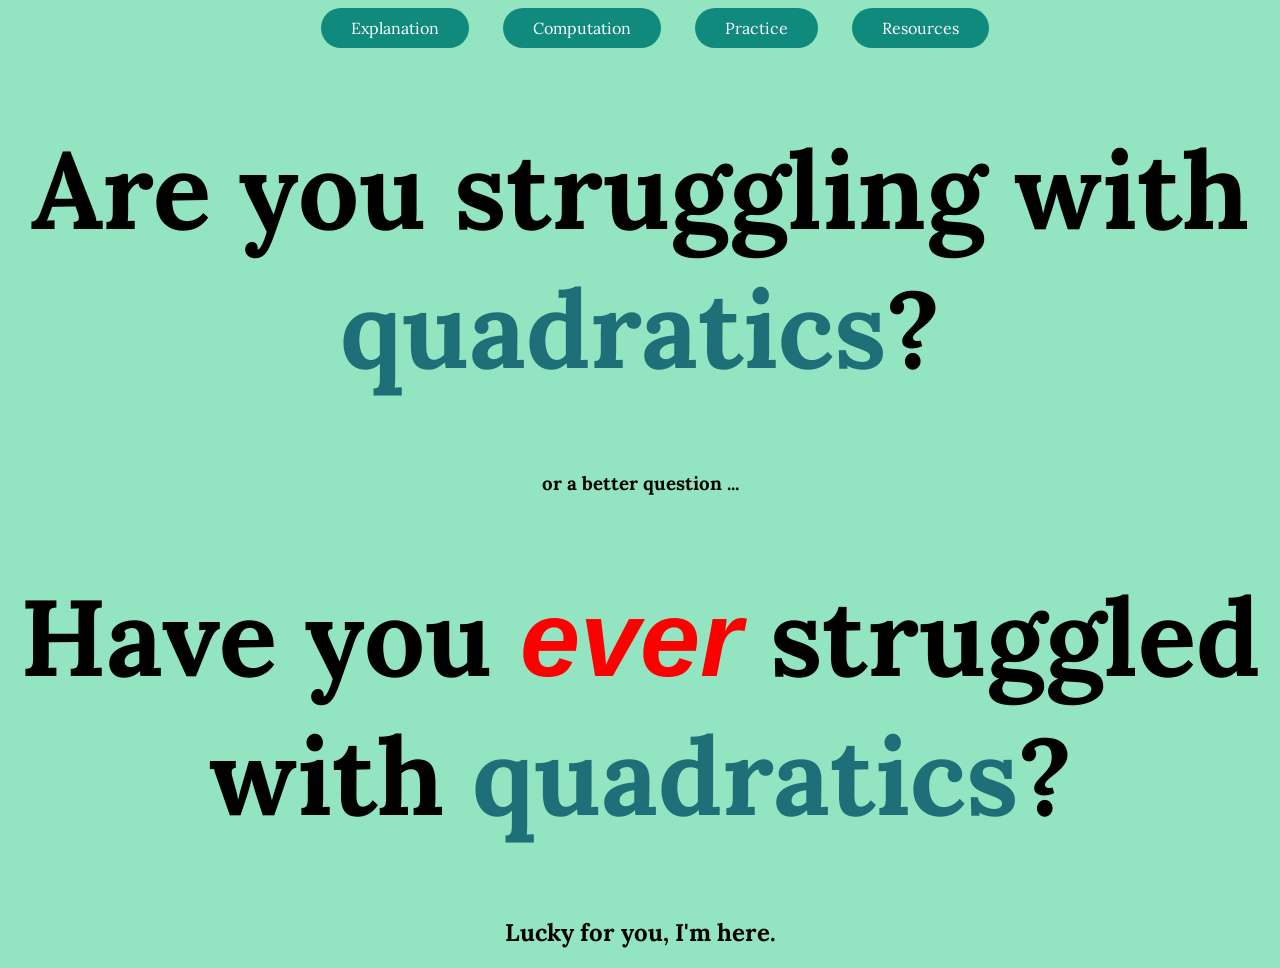
==== index.html @ 6260e3c7 "Added initial files, todo add alert pop-up" ====
<!DOCTYPE html>
<html lang="en">
<head>
    <meta charset="UTF-8">
    <meta name="viewport" content="width=device-width, initial-scale=1.0">
    <title>Quadratic Equations Solver</title>
    <link rel="stylesheet" href="styles.css">
    <link rel="preconnect" href="https://fonts.googleapis.com">
    <link rel="preconnect" href="https://fonts.gstatic.com" crossorigin>
    <link href="https://fonts.googleapis.com/css2?family=Lora:ital,wght@0,400..700;1,400..700&display=swap" rel="stylesheet">
</head>
<body class="first-color">
    <header>
        <nav>
            <a class="nav-link" href="explanation.html">Explanation</a>
            <a class="nav-link" href="computation.html">Computation</a>
            <a class="nav-link" href="practice.html">Practice</a>
            <a class="nav-link" href="resources.html">Resources</a>
        </nav>
    </header>

    <h1 class="fade-in" style="animation-delay: 0.5s;">Are you struggling with <span class="fourth-color">quadratics</span>?</h1>
    <h3 class="fade-in" style="animation-delay: 3s;">or a better question ...</h3>
    <h1 class="fade-in" style="animation-delay: 4.6s;">Have you <span class="fade-in" style="animation-delay: 6.2s;"><i style="color: red; font-family: Impact, Haettenschweiler, 'Arial Narrow Bold', sans-serif;">ever</i></span> struggled with <span class="fourth-color">quadratics</span>?</h1>

    <h2 class="fade-in" style="animation-delay: 9s;">Lucky for you, I'm here.</h2>
</body>
</html>
---- styles.css ----
* {
    text-align: center;
    font-family: 'Lora';
}

h1 {
    font-size: 6.75rem;;
}

.fade-in {
    animation: fadeIn 2s linear;
    animation-fill-mode: forwards;

    opacity: 0;
}

.first-color { 
	background: #93e4c1; 
}

.fourth-color { 
	color: #1f6f78; 
}

.medium-size {
    font-size: 4rem;
}

.medium-small-size {
    font-size: 2.5rem;
}

.very-small-size {
    font-size: 1.25rem;
}

.nav-link {
    background: #118a7e;
    color: white;
    text-decoration: none;
    display: inline-block;
    padding: 10px 30px; 
    border-radius: 999px;
    margin-left: 30px;
}

.nav-link:hover {
    background: #aaece6;
    color: #3baea0;
    text-decoration: none;
    display: inline-block;
    padding: 10px 30px; 
    border-radius: 999px;
}

.explanation {
    text-decoration: underline dotted;
    color: #1f6f78;
}

p {
    font-size: 20px;
}

@keyframes fadeIn {
  from {
    opacity: 0;
  }
  to {
    opacity: 1;
  }
}
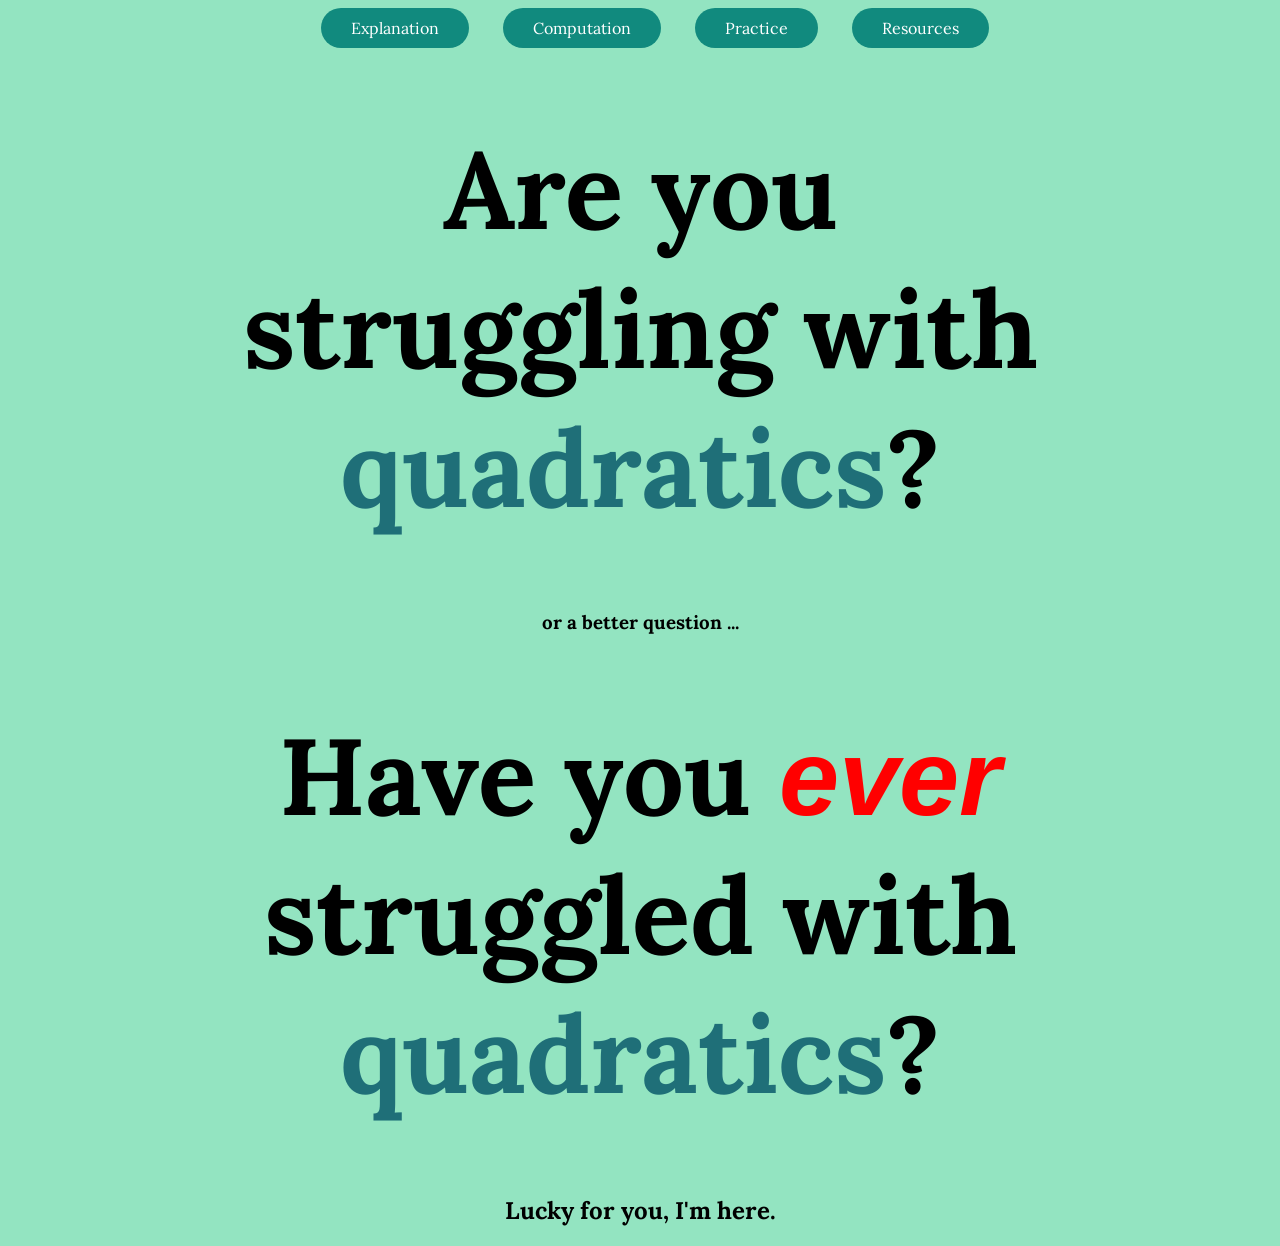
==== commit 07c27ac7: "Adding explanation content + khan academy functionality" ====
--- a/index.html
+++ b/index.html
@@ -1,28 +1,51 @@
-<!DOCTYPE html>
+<!doctype html>
 <html lang="en">
-<head>
-    <meta charset="UTF-8">
-    <meta name="viewport" content="width=device-width, initial-scale=1.0">
+  <head>
+    <meta charset="UTF-8" />
+    <meta name="viewport" content="width=device-width, initial-scale=1.0" />
     <title>Quadratic Equations Solver</title>
-    <link rel="stylesheet" href="styles.css">
-    <link rel="preconnect" href="https://fonts.googleapis.com">
-    <link rel="preconnect" href="https://fonts.gstatic.com" crossorigin>
-    <link href="https://fonts.googleapis.com/css2?family=Lora:ital,wght@0,400..700;1,400..700&display=swap" rel="stylesheet">
-</head>
-<body class="first-color">
+    <link rel="stylesheet" href="styles.css" />
+    <link rel="preconnect" href="https://fonts.googleapis.com" />
+    <link rel="preconnect" href="https://fonts.gstatic.com" crossorigin />
+    <link
+      href="https://fonts.googleapis.com/css2?family=Lora:ital,wght@0,400..700;1,400..700&display=swap"
+      rel="stylesheet"
+    />
+  </head>
+  <body class="first-color">
     <header>
-        <nav>
-            <a class="nav-link" href="explanation.html">Explanation</a>
-            <a class="nav-link" href="computation.html">Computation</a>
-            <a class="nav-link" href="practice.html">Practice</a>
-            <a class="nav-link" href="resources.html">Resources</a>
-        </nav>
+      <nav class="fade-in" style="animation-delay: 12s">
+        <a class="nav-link" href="explanation.html">Explanation</a>
+        <a class="nav-link" href="computation.html">Computation</a>
+        <a class="nav-link" href="practice.html">Practice</a>
+        <a class="nav-link" href="resources.html">Resources</a>
+      </nav>
     </header>
 
-    <h1 class="fade-in" style="animation-delay: 0.5s;">Are you struggling with <span class="fourth-color">quadratics</span>?</h1>
-    <h3 class="fade-in" style="animation-delay: 3s;">or a better question ...</h3>
-    <h1 class="fade-in" style="animation-delay: 4.6s;">Have you <span class="fade-in" style="animation-delay: 6.2s;"><i style="color: red; font-family: Impact, Haettenschweiler, 'Arial Narrow Bold', sans-serif;">ever</i></span> struggled with <span class="fourth-color">quadratics</span>?</h1>
+    <h1 class="fade-in" style="animation-delay: 0.5s">
+      Are you struggling with <span class="fourth-color">quadratics</span>?
+    </h1>
+    <h3 class="fade-in" style="animation-delay: 3s">
+      or a better question ...
+    </h3>
+    <h1 class="fade-in" style="animation-delay: 4.6s">
+      Have you
+      <span class="fade-in" style="animation-delay: 6.2s"
+        ><i
+          style="
+            color: red;
+            font-family:
+              Impact, Haettenschweiler, &quot;Arial Narrow Bold&quot;,
+              sans-serif;
+          "
+          >ever</i
+        ></span
+      >
+      struggled with <span class="fourth-color">quadratics</span>?
+    </h1>
 
-    <h2 class="fade-in" style="animation-delay: 9s;">Lucky for you, I'm here.</h2>
-</body>
-</html>+    <h2 class="fade-in" style="animation-delay: 9s">
+      Lucky for you, I'm here.
+    </h2>
+  </body>
+</html>
--- a/styles.css
+++ b/styles.css
@@ -1,65 +1,78 @@
 * {
-    text-align: center;
-    font-family: 'Lora';
+  text-align: center;
+  font-family: "Lora";
+}
+
+body {
+  margin-left: 200px;
+  margin-right: 200px;
+}
+
+img {
+  border-radius: 20px;
 }
 
 h1 {
-    font-size: 6.75rem;;
+  font-size: 6.75rem;
 }
 
 .fade-in {
-    animation: fadeIn 2s linear;
-    animation-fill-mode: forwards;
+  animation: fadeIn 2s linear;
+  animation-fill-mode: forwards;
 
-    opacity: 0;
+  opacity: 0;
 }
 
-.first-color { 
-	background: #93e4c1; 
+.first-color {
+  background: #93e4c1;
 }
 
-.fourth-color { 
-	color: #1f6f78; 
+.fourth-color {
+  color: #1f6f78;
 }
 
 .medium-size {
-    font-size: 4rem;
+  font-size: 4rem;
 }
 
 .medium-small-size {
-    font-size: 2.5rem;
+  font-size: 2.5rem;
+}
+
+.small-size {
+  font-size: 1.8rem;
 }
 
 .very-small-size {
-    font-size: 1.25rem;
+  font-size: 1.25rem;
 }
 
 .nav-link {
-    background: #118a7e;
-    color: white;
-    text-decoration: none;
-    display: inline-block;
-    padding: 10px 30px; 
-    border-radius: 999px;
-    margin-left: 30px;
+  background: #118a7e;
+  color: white;
+  text-decoration: none;
+  display: inline-block;
+  padding: 10px 30px;
+  border-radius: 999px;
+  margin-left: 30px;
 }
 
 .nav-link:hover {
-    background: #aaece6;
-    color: #3baea0;
-    text-decoration: none;
-    display: inline-block;
-    padding: 10px 30px; 
-    border-radius: 999px;
+  background: #aaece6;
+  color: #3baea0;
+  text-decoration: none;
+  display: inline-block;
+  padding: 10px 30px;
+  border-radius: 999px;
 }
 
 .explanation {
-    text-decoration: underline dotted;
-    color: #1f6f78;
+  text-decoration: underline dotted;
+  color: #1f6f78;
 }
 
 p {
-    font-size: 20px;
+  font-size: 20px;
 }
 
 @keyframes fadeIn {
@@ -69,4 +82,4 @@
   to {
     opacity: 1;
   }
-}+}
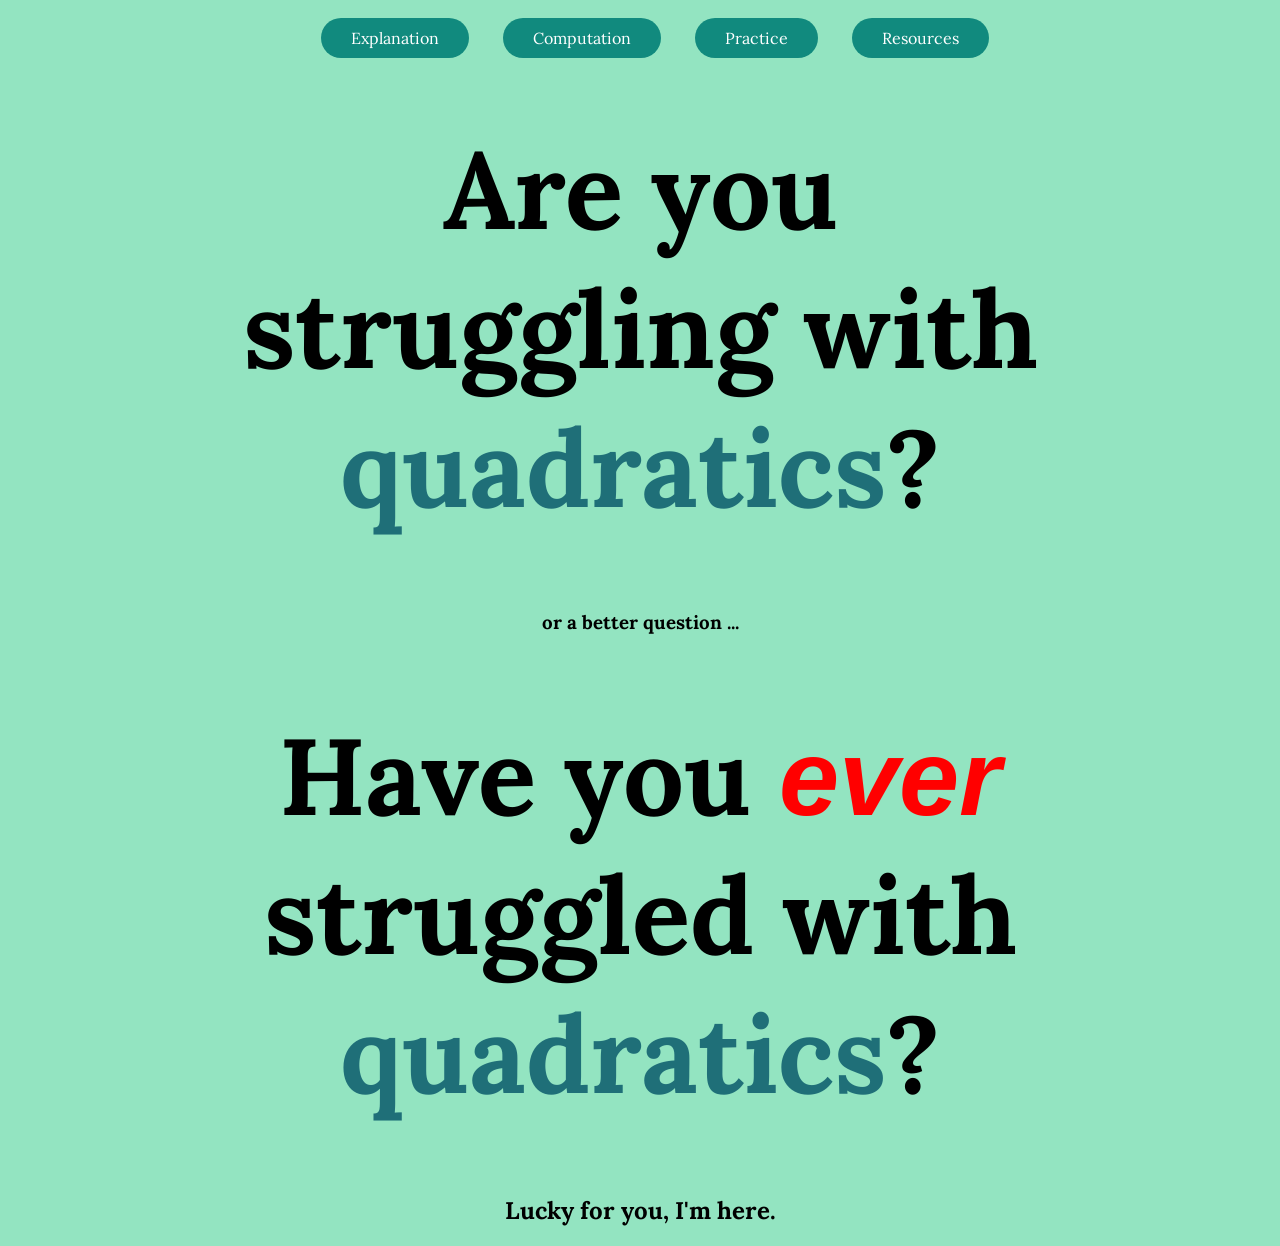
==== commit 41832540: "Adding static pages/content" ====
--- a/index.html
+++ b/index.html
@@ -3,8 +3,9 @@
   <head>
     <meta charset="UTF-8" />
     <meta name="viewport" content="width=device-width, initial-scale=1.0" />
-    <title>Quadratic Equations Solver</title>
+    <title>Save My Quadratics Test</title>
     <link rel="stylesheet" href="styles.css" />
+    <!-- API code taken from google fonts -->
     <link rel="preconnect" href="https://fonts.googleapis.com" />
     <link rel="preconnect" href="https://fonts.gstatic.com" crossorigin />
     <link
--- a/styles.css
+++ b/styles.css
@@ -47,12 +47,15 @@
   font-size: 1.25rem;
 }
 
+nav {
+  margin-top: 28px;
+}
+
 .nav-link {
   background: #118a7e;
   color: white;
   text-decoration: none;
-  display: inline-block;
-  padding: 10px 30px;
+  padding: 10px 30px; /* 10 px inner space on top and bottom, 30 px inner space on left and right */
   border-radius: 999px;
   margin-left: 30px;
 }
@@ -61,9 +64,17 @@
   background: #aaece6;
   color: #3baea0;
   text-decoration: none;
-  display: inline-block;
-  padding: 10px 30px;
+  padding: 10px 30px; /* 10 px inner space on top and bottom, 30 px inner space on left and right */
   border-radius: 999px;
+}
+
+.clicked-nav {
+  background: #aaece6;
+  color: #3baea0;
+  text-decoration: none;
+  padding: 10px 30px; /* 10 px inner space on top and bottom, 30 px inner space on left and right */
+  border-radius: 999px;
+  margin-left: 30px;
 }
 
 .explanation {
@@ -75,6 +86,40 @@
   font-size: 20px;
 }
 
+.resource-section {
+  border: 6px solid #1f6f78; /* width, style, color */
+  padding: 8px 23px;
+  margin-bottom: 15px;
+  border-radius: 8px;
+}
+
+#comp-section {
+  border: 6px solid #1f6f78; /* width, style, color */
+  padding: 8px 23px;
+  margin-bottom: 15px;
+  border-radius: 8px;
+}
+
+#practice-input-section {
+  border: 6px solid #1f6f78; /* width, style, color */
+  padding: 8px 23px;
+  margin-bottom: 15px;
+  border-radius: 8px;
+  width: 500px;
+  margin-left: auto; /* auto tells browser to automatically calculate available space on left and right margins and distribute it to each side - center alignment */
+  margin-right: auto;
+}
+
+#desmos-input {
+  width: 1000px;
+  height: 675px;
+  border-radius: 20px;
+}
+
+#form-select {
+  margin-left: 20px;
+}
+
 @keyframes fadeIn {
   from {
     opacity: 0;
